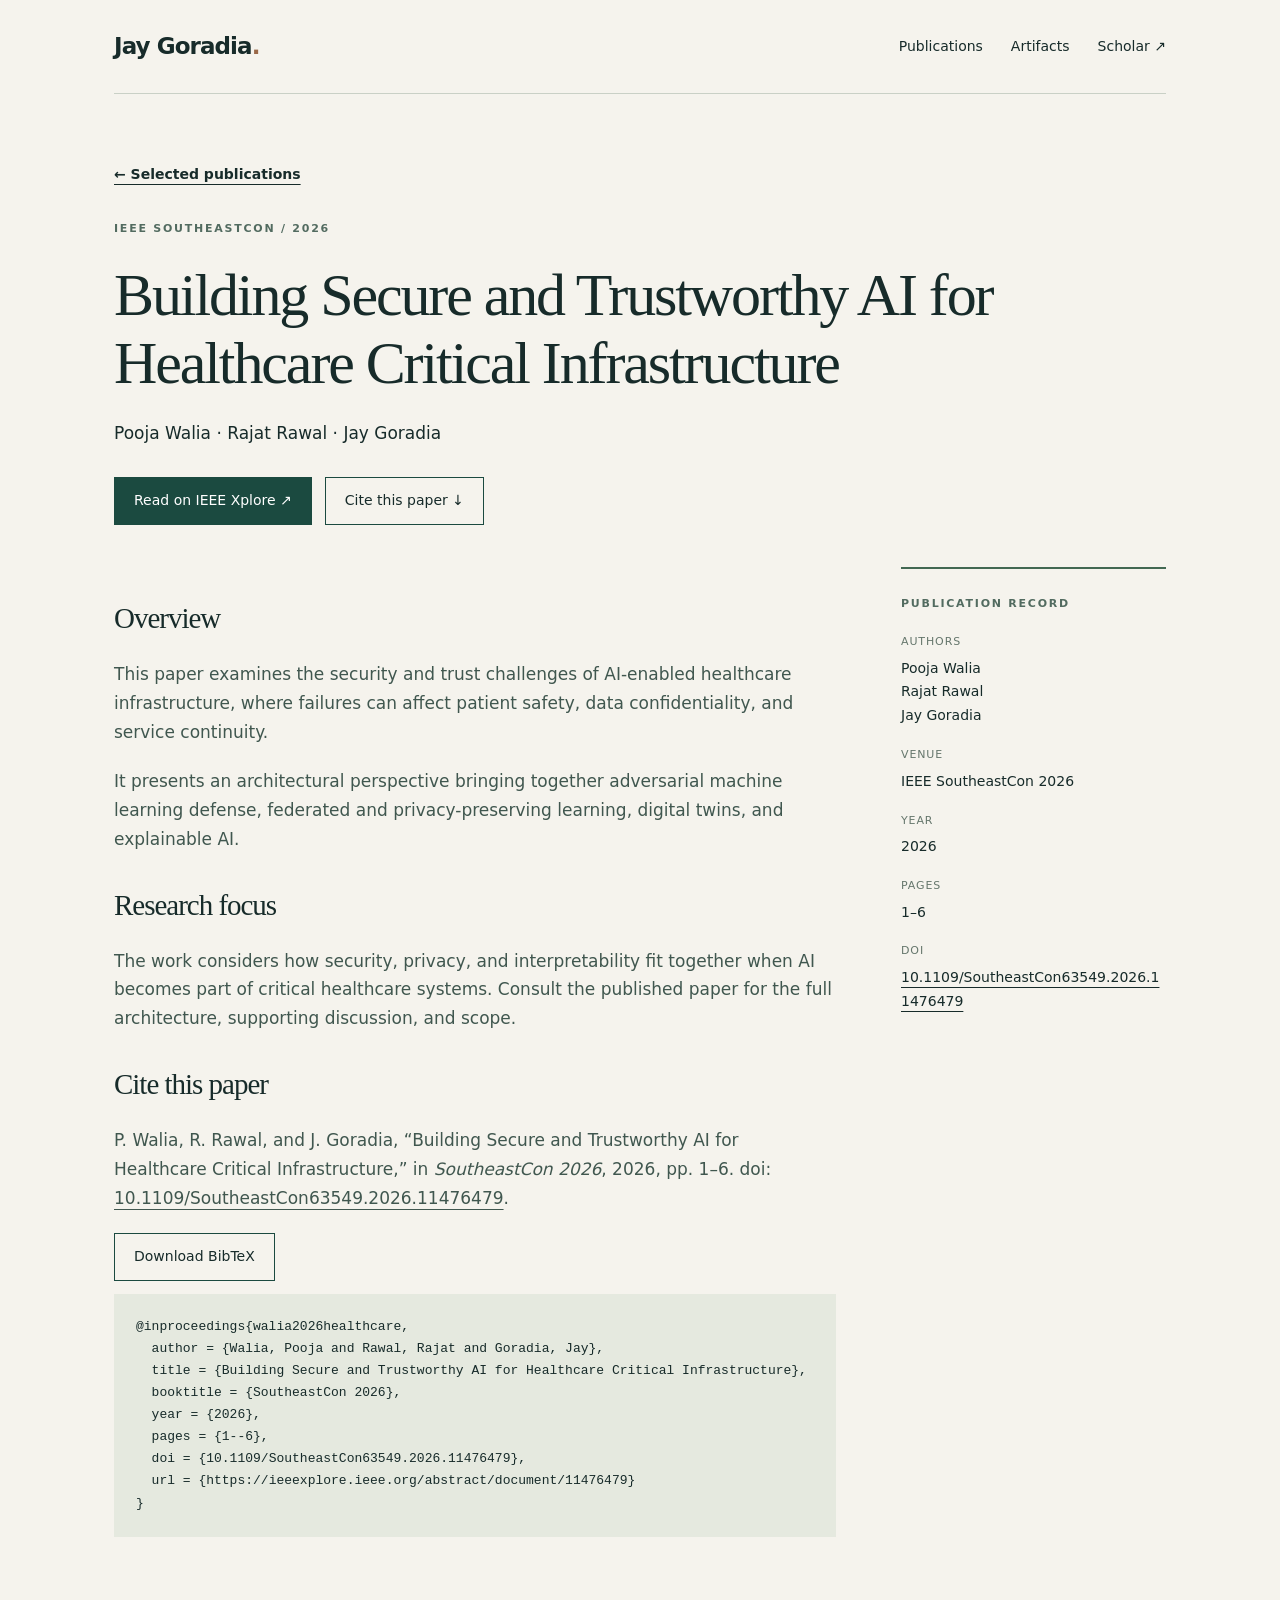
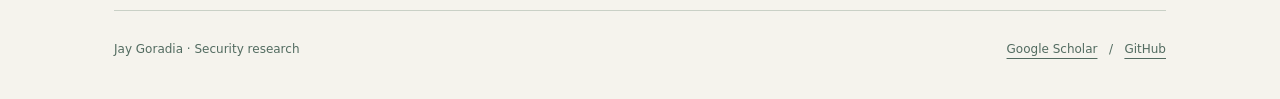
==== publications/healthcare-critical-infrastructure/index.html @ 4bc7796b "Add SoutheastCon healthcare AI paper and citation resources" ====
<!doctype html><html lang="en"><head><meta charset="utf-8"><meta name="viewport" content="width=device-width,initial-scale=1"><title>Building Secure and Trustworthy AI for Healthcare Critical Infrastructure | Jay Goradia</title><meta name="description" content="Publication overview and citation for a SoutheastCon 2026 paper on secure and trustworthy AI for healthcare critical infrastructure."><link rel="canonical" href="https://jgoradia3.github.io/publications/healthcare-critical-infrastructure/"><meta property="og:title" content="Building Secure and Trustworthy AI for Healthcare Critical Infrastructure | Jay Goradia"><meta property="og:description" content="Publication overview and citation for a SoutheastCon 2026 paper on secure and trustworthy AI for healthcare critical infrastructure."><meta property="og:url" content="https://jgoradia3.github.io/publications/healthcare-critical-infrastructure/"><meta property="og:type" content="website"><link rel="stylesheet" href="../../assets/style.css"><meta name="citation_title" content="Building Secure and Trustworthy AI for Healthcare Critical Infrastructure"><meta name="citation_author" content="Walia, Pooja"><meta name="citation_author" content="Rawal, Rajat"><meta name="citation_author" content="Goradia, Jay"><meta name="citation_publication_date" content="2026"><meta name="citation_conference_title" content="SoutheastCon 2026"><meta name="citation_firstpage" content="1"><meta name="citation_lastpage" content="6"><meta name="citation_doi" content="10.1109/SoutheastCon63549.2026.11476479"></head><body><a class="skip" href="#main">Skip to content</a><div class="wrap"><header><a class="brand" href="/">Jay Goradia<span aria-hidden="true" style="color:#9a6847">.</span></a><nav aria-label="Main navigation"><a href="/#publications">Publications</a><a href="/#artifacts">Artifacts</a><a href="https://scholar.google.com/citations?user=P0TssKQAAAAJ&hl=en">Scholar ↗</a></nav></header><main id="main"><div class="paper-hero"><a class="text-link" href="/#publications">← Selected publications</a><p class="eyebrow" style="margin-top:32px">IEEE SoutheastCon / 2026</p><h1>Building Secure and Trustworthy AI for Healthcare Critical Infrastructure</h1><p>Pooja Walia · Rajat Rawal · Jay Goradia</p><div class="actions"><a class="button primary" href="https://ieeexplore.ieee.org/abstract/document/11476479">Read on IEEE Xplore ↗</a><a class="button" href="#cite">Cite this paper ↓</a></div></div><div class="paper-layout"><div class="paper-body"><h2>Overview</h2><p>This paper examines the security and trust challenges of AI-enabled healthcare infrastructure, where failures can affect patient safety, data confidentiality, and service continuity.</p><p>It presents an architectural perspective bringing together adversarial machine learning defense, federated and privacy-preserving learning, digital twins, and explainable AI.</p><h2>Research focus</h2><p>The work considers how security, privacy, and interpretability fit together when AI becomes part of critical healthcare systems. Consult the published paper for the full architecture, supporting discussion, and scope.</p><section id="cite"><h2>Cite this paper</h2><p>P. Walia, R. Rawal, and J. Goradia, “Building Secure and Trustworthy AI for Healthcare Critical Infrastructure,” in <em>SoutheastCon 2026</em>, 2026, pp. 1–6. doi: <a href="https://doi.org/10.1109/SoutheastCon63549.2026.11476479">10.1109/SoutheastCon63549.2026.11476479</a>.</p><a class="button" href="citation.bib" download>Download BibTeX</a><pre id="bibtex">@inproceedings{walia2026healthcare,
  author = {Walia, Pooja and Rawal, Rajat and Goradia, Jay},
  title = {Building Secure and Trustworthy AI for Healthcare Critical Infrastructure},
  booktitle = {SoutheastCon 2026},
  year = {2026},
  pages = {1--6},
  doi = {10.1109/SoutheastCon63549.2026.11476479},
  url = {https://ieeexplore.ieee.org/abstract/document/11476479}
}
</pre></section></div><aside class="aside" aria-label="Publication information"><span class="eyebrow">Publication record</span><dl><dt>Authors</dt><dd>Pooja Walia<br>Rajat Rawal<br>Jay Goradia</dd><dt>Venue</dt><dd>IEEE SoutheastCon 2026</dd><dt>Year</dt><dd>2026</dd><dt>Pages</dt><dd>1–6</dd><dt>DOI</dt><dd><a href="https://doi.org/10.1109/SoutheastCon63549.2026.11476479">10.1109/SoutheastCon63549.2026.11476479</a></dd></dl></aside></div></main><footer><span>Jay Goradia · Security research</span><span><a href="https://scholar.google.com/citations?user=P0TssKQAAAAJ&hl=en">Google Scholar</a> &nbsp; / &nbsp; <a href="https://github.com/jgoradia3">GitHub</a></span></footer></div></body></html>
---- assets/style.css ----
*{box-sizing:border-box}html{scroll-behavior:smooth;scroll-padding-top:30px}body{margin:0;background:#f5f3ed;color:#172b2a;font:17px/1.7 system-ui,-apple-system,sans-serif}a{color:inherit;text-underline-offset:5px}a:hover{color:#096b59}a:focus-visible,button:focus-visible{outline:3px solid #b05c30;outline-offset:5px}.wrap{max-width:1120px;margin:auto;padding:0 34px}.skip{position:absolute;left:-9999px}.skip:focus{left:15px;background:white;z-index:2}header{display:flex;justify-content:space-between;align-items:center;padding:27px 0;border-bottom:1px solid #c9d0c6;gap:24px}.brand{text-decoration:none;font-weight:700;letter-spacing:-.04em;font-size:23px}nav{display:flex;gap:28px;font-size:14px}nav a{text-decoration:none}.hero{padding:94px 0 78px;display:grid;grid-template-columns:1.55fr 1fr;gap:60px;align-items:center}.eyebrow{text-transform:uppercase;letter-spacing:.16em;font-size:11px;font-weight:700;color:#526b60}h1,h2,h3{font-family:Georgia,serif;font-weight:400;line-height:1.14;letter-spacing:-.035em}h1{font-size:clamp(43px,6.5vw,76px);margin:22px 0}h2{font-size:36px;margin:10px 0 25px}h3{font-size:25px;margin:8px 0 14px}p{margin:0 0 20px}.intro{font-size:20px;color:#475b55;max-width:620px}.actions{display:flex;gap:13px;flex-wrap:wrap;margin-top:29px}.button{display:inline-block;padding:11px 19px;border:1px solid #1b4a40;text-decoration:none;font-size:14px}.button.primary{background:#1b4a40;color:white}.button:hover{background:#e1e6db;color:#172b2a}.diagram{background:#1b3933;color:#f1f4e8;padding:32px;min-height:310px}.diagram .eyebrow{color:#b8ccba}.node{border:1px solid #809b85;padding:12px 15px;margin-top:14px;font-size:14px}.node small{display:block;color:#c8d6c6}.connector{height:22px;border-left:1px solid #9bb394;margin-left:25px}.note{font-size:12px;color:#b9cbb7;margin:22px 0 0}.section{border-top:1px solid #c9d0c6;padding:48px 0}.section-head{display:flex;justify-content:space-between;align-items:baseline;gap:20px}.section-head>a{font-size:13px}.publication{display:grid;grid-template-columns:115px 1fr;gap:28px;padding:27px 0;border-top:1px solid #d9ddd3}.meta{font-size:12px;color:#596d62}.publication h3 a{text-decoration:none}.publication p{max-width:750px;color:#475b55}.text-link{font-size:14px;font-weight:600}.topic-grid{display:grid;grid-template-columns:repeat(3,1fr);gap:30px}.topic{border-top:2px solid #6c8c74;padding-top:18px}.topic h3{font-size:23px}.topic p{font-size:15px;color:#475b55}.artifact{background:#e5e9df;padding:32px;display:grid;grid-template-columns:1fr 1fr;gap:40px}.artifact p{font-size:16px}.tag{font-size:11px;text-transform:uppercase;letter-spacing:.1em}footer{border-top:1px solid #c9d0c6;padding:28px 0 40px;display:flex;justify-content:space-between;gap:25px;font-size:12px;color:#526b60}.paper-hero{padding:65px 0 42px;max-width:930px}.paper-hero h1{font-size:clamp(37px,5.5vw,60px)}.paper-layout{display:grid;grid-template-columns:1fr 265px;gap:65px;padding-bottom:60px}.paper-body h2{font-size:29px;margin-top:35px}.paper-body p{color:#40574f}.aside{border-top:2px solid #426852;padding-top:22px;font-size:14px}.aside dt{font-size:11px;text-transform:uppercase;letter-spacing:.08em;color:#65766c;margin-top:18px}.aside dd{margin:5px 0;overflow-wrap:anywhere}pre{padding:22px;background:#e5e9df;white-space:pre-wrap;overflow-wrap:anywhere;font:13px/1.7 ui-monospace,monospace}button{background:#1b4a40;color:white;border:0;padding:10px 17px;cursor:pointer;font:14px system-ui}.status{font-size:13px;margin-left:10px}@media(max-width:720px){.wrap{padding:0 22px}header{align-items:flex-start}nav{gap:15px;flex-wrap:wrap;justify-content:flex-end}.hero{grid-template-columns:1fr;gap:32px;padding:55px 0}.diagram{min-height:0}.topic-grid,.artifact,.paper-layout{grid-template-columns:1fr}.publication{grid-template-columns:1fr;gap:5px}.section-head{display:block}.artifact{gap:18px}.paper-layout{gap:25px}footer{flex-direction:column;gap:8px}}@media(prefers-reduced-motion:reduce){html{scroll-behavior:auto}}
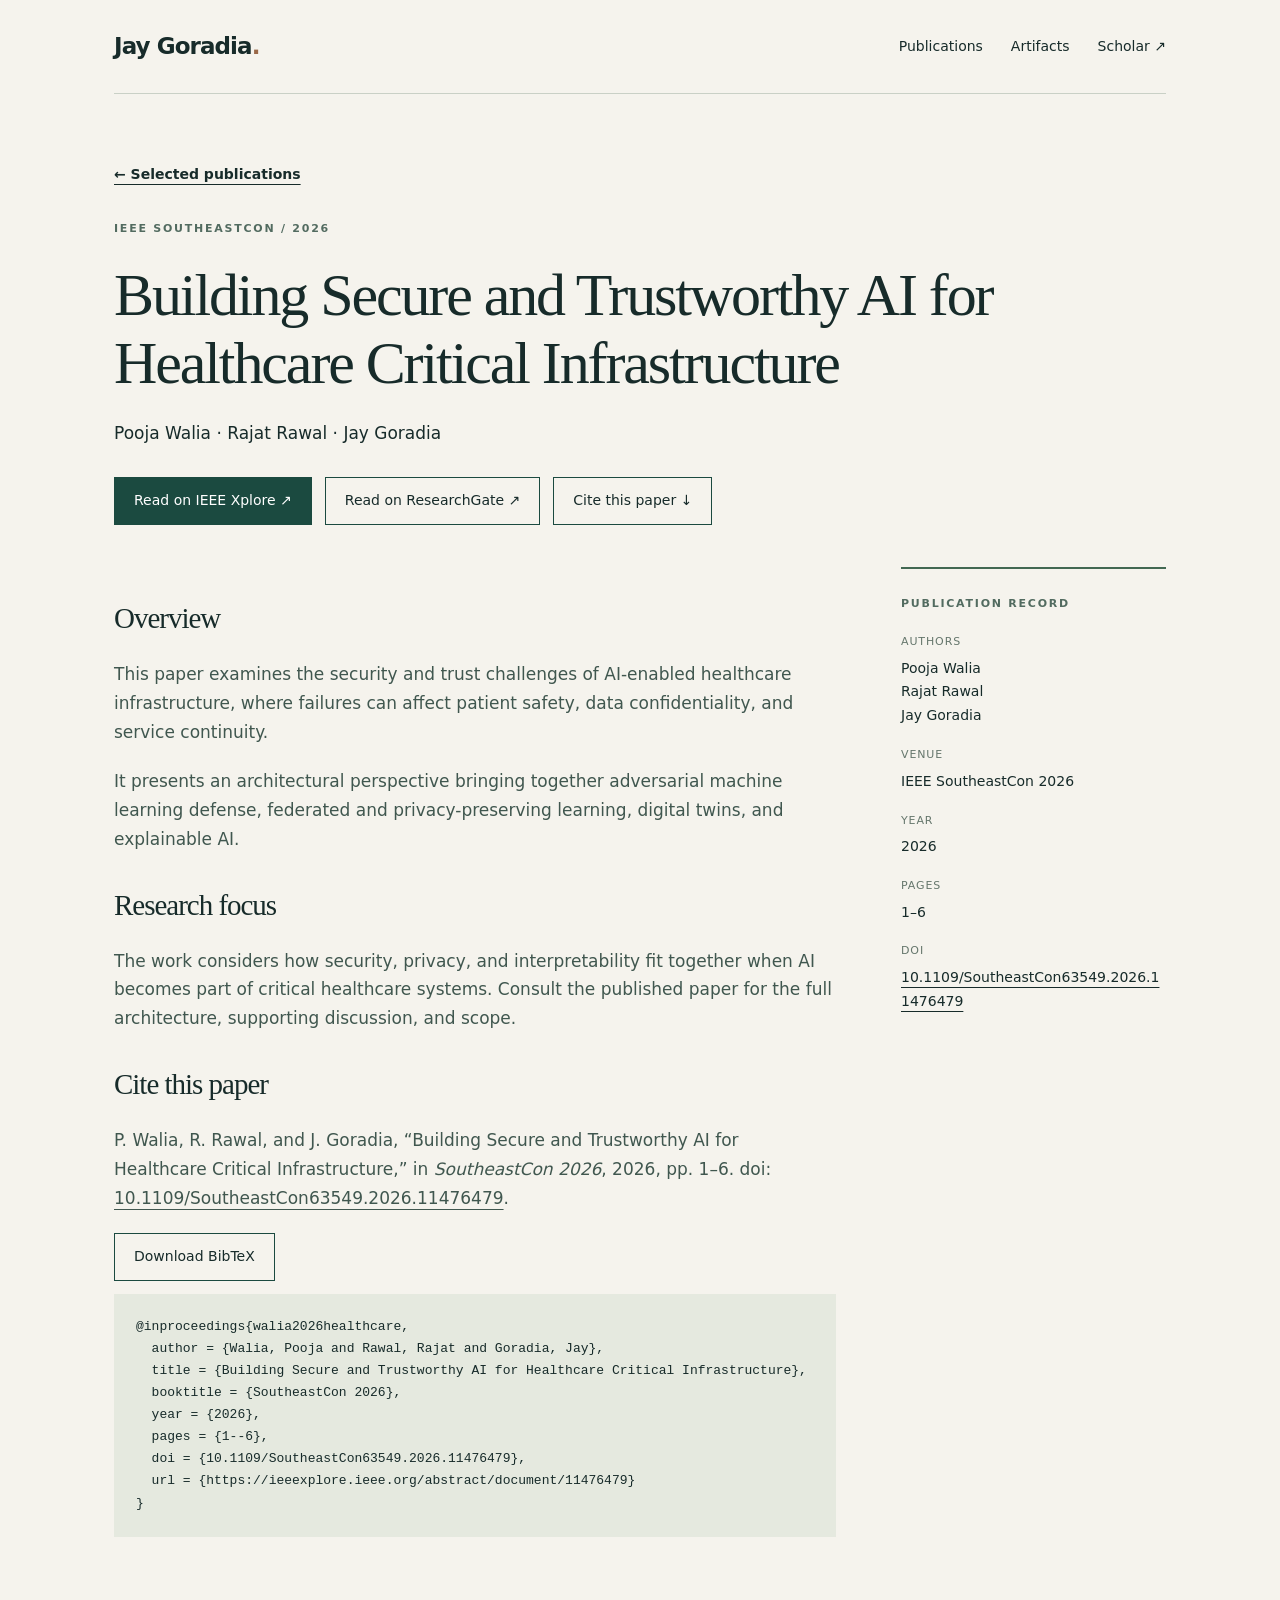
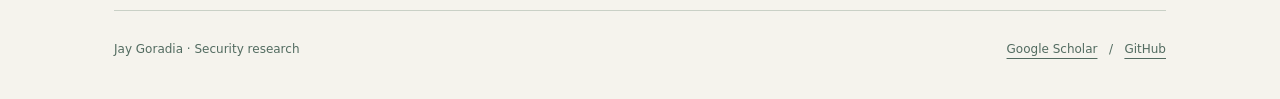
==== commit 0f389a79: "Add ResearchGate reading link to healthcare paper" ====
--- a/publications/healthcare-critical-infrastructure/index.html
+++ b/publications/healthcare-critical-infrastructure/index.html
@@ -1,4 +1,4 @@
-<!doctype html><html lang="en"><head><meta charset="utf-8"><meta name="viewport" content="width=device-width,initial-scale=1"><title>Building Secure and Trustworthy AI for Healthcare Critical Infrastructure | Jay Goradia</title><meta name="description" content="Publication overview and citation for a SoutheastCon 2026 paper on secure and trustworthy AI for healthcare critical infrastructure."><link rel="canonical" href="https://jgoradia3.github.io/publications/healthcare-critical-infrastructure/"><meta property="og:title" content="Building Secure and Trustworthy AI for Healthcare Critical Infrastructure | Jay Goradia"><meta property="og:description" content="Publication overview and citation for a SoutheastCon 2026 paper on secure and trustworthy AI for healthcare critical infrastructure."><meta property="og:url" content="https://jgoradia3.github.io/publications/healthcare-critical-infrastructure/"><meta property="og:type" content="website"><link rel="stylesheet" href="../../assets/style.css"><meta name="citation_title" content="Building Secure and Trustworthy AI for Healthcare Critical Infrastructure"><meta name="citation_author" content="Walia, Pooja"><meta name="citation_author" content="Rawal, Rajat"><meta name="citation_author" content="Goradia, Jay"><meta name="citation_publication_date" content="2026"><meta name="citation_conference_title" content="SoutheastCon 2026"><meta name="citation_firstpage" content="1"><meta name="citation_lastpage" content="6"><meta name="citation_doi" content="10.1109/SoutheastCon63549.2026.11476479"></head><body><a class="skip" href="#main">Skip to content</a><div class="wrap"><header><a class="brand" href="/">Jay Goradia<span aria-hidden="true" style="color:#9a6847">.</span></a><nav aria-label="Main navigation"><a href="/#publications">Publications</a><a href="/#artifacts">Artifacts</a><a href="https://scholar.google.com/citations?user=P0TssKQAAAAJ&hl=en">Scholar ↗</a></nav></header><main id="main"><div class="paper-hero"><a class="text-link" href="/#publications">← Selected publications</a><p class="eyebrow" style="margin-top:32px">IEEE SoutheastCon / 2026</p><h1>Building Secure and Trustworthy AI for Healthcare Critical Infrastructure</h1><p>Pooja Walia · Rajat Rawal · Jay Goradia</p><div class="actions"><a class="button primary" href="https://ieeexplore.ieee.org/abstract/document/11476479">Read on IEEE Xplore ↗</a><a class="button" href="#cite">Cite this paper ↓</a></div></div><div class="paper-layout"><div class="paper-body"><h2>Overview</h2><p>This paper examines the security and trust challenges of AI-enabled healthcare infrastructure, where failures can affect patient safety, data confidentiality, and service continuity.</p><p>It presents an architectural perspective bringing together adversarial machine learning defense, federated and privacy-preserving learning, digital twins, and explainable AI.</p><h2>Research focus</h2><p>The work considers how security, privacy, and interpretability fit together when AI becomes part of critical healthcare systems. Consult the published paper for the full architecture, supporting discussion, and scope.</p><section id="cite"><h2>Cite this paper</h2><p>P. Walia, R. Rawal, and J. Goradia, “Building Secure and Trustworthy AI for Healthcare Critical Infrastructure,” in <em>SoutheastCon 2026</em>, 2026, pp. 1–6. doi: <a href="https://doi.org/10.1109/SoutheastCon63549.2026.11476479">10.1109/SoutheastCon63549.2026.11476479</a>.</p><a class="button" href="citation.bib" download>Download BibTeX</a><pre id="bibtex">@inproceedings{walia2026healthcare,
+<!doctype html><html lang="en"><head><meta charset="utf-8"><meta name="viewport" content="width=device-width,initial-scale=1"><title>Building Secure and Trustworthy AI for Healthcare Critical Infrastructure | Jay Goradia</title><meta name="description" content="Publication overview and citation for a SoutheastCon 2026 paper on secure and trustworthy AI for healthcare critical infrastructure."><link rel="canonical" href="https://jgoradia3.github.io/publications/healthcare-critical-infrastructure/"><meta property="og:title" content="Building Secure and Trustworthy AI for Healthcare Critical Infrastructure | Jay Goradia"><meta property="og:description" content="Publication overview and citation for a SoutheastCon 2026 paper on secure and trustworthy AI for healthcare critical infrastructure."><meta property="og:url" content="https://jgoradia3.github.io/publications/healthcare-critical-infrastructure/"><meta property="og:type" content="website"><link rel="stylesheet" href="../../assets/style.css"><meta name="citation_title" content="Building Secure and Trustworthy AI for Healthcare Critical Infrastructure"><meta name="citation_author" content="Walia, Pooja"><meta name="citation_author" content="Rawal, Rajat"><meta name="citation_author" content="Goradia, Jay"><meta name="citation_publication_date" content="2026"><meta name="citation_conference_title" content="SoutheastCon 2026"><meta name="citation_firstpage" content="1"><meta name="citation_lastpage" content="6"><meta name="citation_doi" content="10.1109/SoutheastCon63549.2026.11476479"></head><body><a class="skip" href="#main">Skip to content</a><div class="wrap"><header><a class="brand" href="/">Jay Goradia<span aria-hidden="true" style="color:#9a6847">.</span></a><nav aria-label="Main navigation"><a href="/#publications">Publications</a><a href="/#artifacts">Artifacts</a><a href="https://scholar.google.com/citations?user=P0TssKQAAAAJ&hl=en">Scholar ↗</a></nav></header><main id="main"><div class="paper-hero"><a class="text-link" href="/#publications">← Selected publications</a><p class="eyebrow" style="margin-top:32px">IEEE SoutheastCon / 2026</p><h1>Building Secure and Trustworthy AI for Healthcare Critical Infrastructure</h1><p>Pooja Walia · Rajat Rawal · Jay Goradia</p><div class="actions"><a class="button primary" href="https://ieeexplore.ieee.org/abstract/document/11476479">Read on IEEE Xplore ↗</a><a class="button" href="https://www.researchgate.net/publication/404018141_Building_Secure_and_Trustworthy_AI_for_Healthcare_Critical_Infrastructure">Read on ResearchGate ↗</a><a class="button" href="#cite">Cite this paper ↓</a></div></div><div class="paper-layout"><div class="paper-body"><h2>Overview</h2><p>This paper examines the security and trust challenges of AI-enabled healthcare infrastructure, where failures can affect patient safety, data confidentiality, and service continuity.</p><p>It presents an architectural perspective bringing together adversarial machine learning defense, federated and privacy-preserving learning, digital twins, and explainable AI.</p><h2>Research focus</h2><p>The work considers how security, privacy, and interpretability fit together when AI becomes part of critical healthcare systems. Consult the published paper for the full architecture, supporting discussion, and scope.</p><section id="cite"><h2>Cite this paper</h2><p>P. Walia, R. Rawal, and J. Goradia, “Building Secure and Trustworthy AI for Healthcare Critical Infrastructure,” in <em>SoutheastCon 2026</em>, 2026, pp. 1–6. doi: <a href="https://doi.org/10.1109/SoutheastCon63549.2026.11476479">10.1109/SoutheastCon63549.2026.11476479</a>.</p><a class="button" href="citation.bib" download>Download BibTeX</a><pre id="bibtex">@inproceedings{walia2026healthcare,
   author = {Walia, Pooja and Rawal, Rajat and Goradia, Jay},
   title = {Building Secure and Trustworthy AI for Healthcare Critical Infrastructure},
   booktitle = {SoutheastCon 2026},
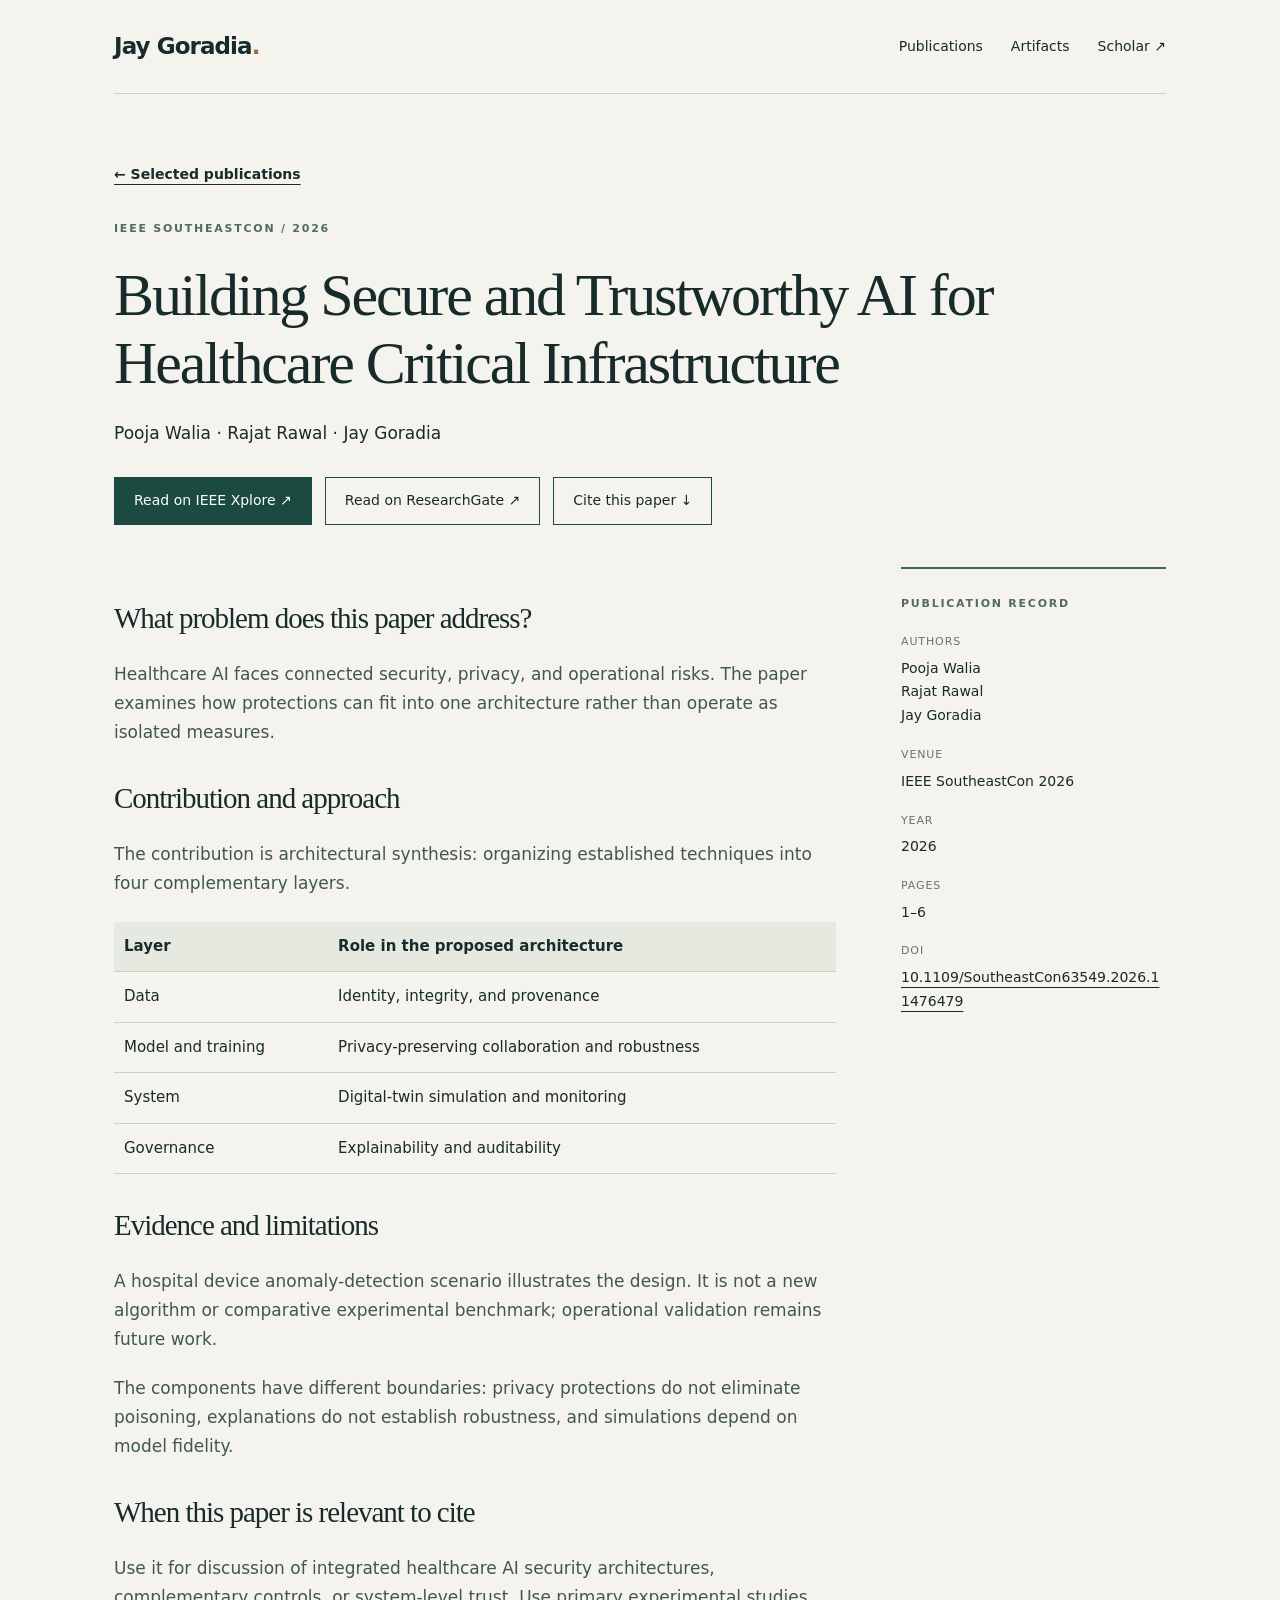
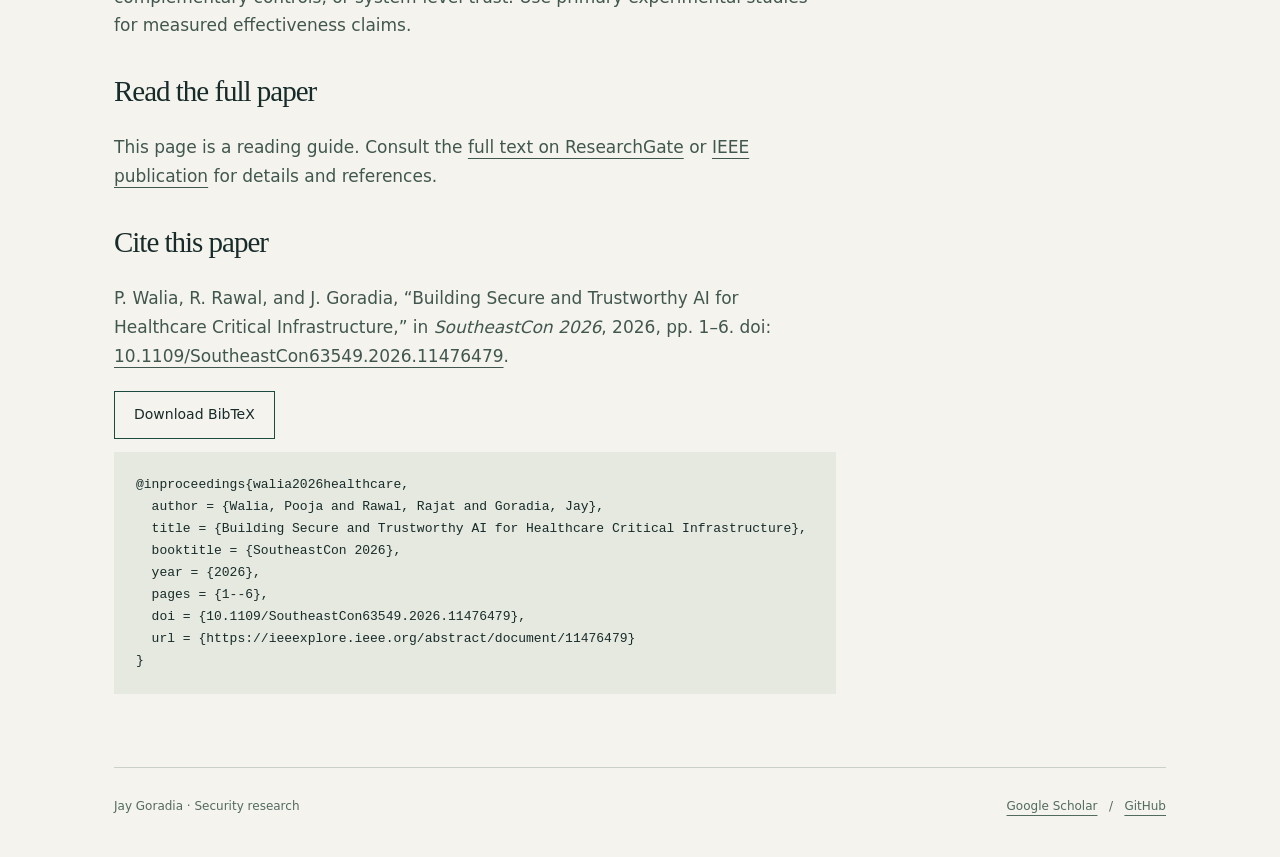
==== commit 55b82908: "Expand healthcare and ACM publication reading guides" ====
--- a/publications/healthcare-critical-infrastructure/index.html
+++ b/publications/healthcare-critical-infrastructure/index.html
@@ -1,4 +1,4 @@
-<!doctype html><html lang="en"><head><meta charset="utf-8"><meta name="viewport" content="width=device-width,initial-scale=1"><title>Building Secure and Trustworthy AI for Healthcare Critical Infrastructure | Jay Goradia</title><meta name="description" content="Publication overview and citation for a SoutheastCon 2026 paper on secure and trustworthy AI for healthcare critical infrastructure."><link rel="canonical" href="https://jgoradia3.github.io/publications/healthcare-critical-infrastructure/"><meta property="og:title" content="Building Secure and Trustworthy AI for Healthcare Critical Infrastructure | Jay Goradia"><meta property="og:description" content="Publication overview and citation for a SoutheastCon 2026 paper on secure and trustworthy AI for healthcare critical infrastructure."><meta property="og:url" content="https://jgoradia3.github.io/publications/healthcare-critical-infrastructure/"><meta property="og:type" content="website"><link rel="stylesheet" href="../../assets/style.css"><meta name="citation_title" content="Building Secure and Trustworthy AI for Healthcare Critical Infrastructure"><meta name="citation_author" content="Walia, Pooja"><meta name="citation_author" content="Rawal, Rajat"><meta name="citation_author" content="Goradia, Jay"><meta name="citation_publication_date" content="2026"><meta name="citation_conference_title" content="SoutheastCon 2026"><meta name="citation_firstpage" content="1"><meta name="citation_lastpage" content="6"><meta name="citation_doi" content="10.1109/SoutheastCon63549.2026.11476479"></head><body><a class="skip" href="#main">Skip to content</a><div class="wrap"><header><a class="brand" href="/">Jay Goradia<span aria-hidden="true" style="color:#9a6847">.</span></a><nav aria-label="Main navigation"><a href="/#publications">Publications</a><a href="/#artifacts">Artifacts</a><a href="https://scholar.google.com/citations?user=P0TssKQAAAAJ&hl=en">Scholar ↗</a></nav></header><main id="main"><div class="paper-hero"><a class="text-link" href="/#publications">← Selected publications</a><p class="eyebrow" style="margin-top:32px">IEEE SoutheastCon / 2026</p><h1>Building Secure and Trustworthy AI for Healthcare Critical Infrastructure</h1><p>Pooja Walia · Rajat Rawal · Jay Goradia</p><div class="actions"><a class="button primary" href="https://ieeexplore.ieee.org/abstract/document/11476479">Read on IEEE Xplore ↗</a><a class="button" href="https://www.researchgate.net/publication/404018141_Building_Secure_and_Trustworthy_AI_for_Healthcare_Critical_Infrastructure">Read on ResearchGate ↗</a><a class="button" href="#cite">Cite this paper ↓</a></div></div><div class="paper-layout"><div class="paper-body"><h2>Overview</h2><p>This paper examines the security and trust challenges of AI-enabled healthcare infrastructure, where failures can affect patient safety, data confidentiality, and service continuity.</p><p>It presents an architectural perspective bringing together adversarial machine learning defense, federated and privacy-preserving learning, digital twins, and explainable AI.</p><h2>Research focus</h2><p>The work considers how security, privacy, and interpretability fit together when AI becomes part of critical healthcare systems. Consult the published paper for the full architecture, supporting discussion, and scope.</p><section id="cite"><h2>Cite this paper</h2><p>P. Walia, R. Rawal, and J. Goradia, “Building Secure and Trustworthy AI for Healthcare Critical Infrastructure,” in <em>SoutheastCon 2026</em>, 2026, pp. 1–6. doi: <a href="https://doi.org/10.1109/SoutheastCon63549.2026.11476479">10.1109/SoutheastCon63549.2026.11476479</a>.</p><a class="button" href="citation.bib" download>Download BibTeX</a><pre id="bibtex">@inproceedings{walia2026healthcare,
+<!doctype html><html lang="en"><head><meta charset="utf-8"><meta name="viewport" content="width=device-width,initial-scale=1"><title>Building Secure and Trustworthy AI for Healthcare Critical Infrastructure | Jay Goradia</title><meta name="description" content="Publication overview and citation for a SoutheastCon 2026 paper on secure and trustworthy AI for healthcare critical infrastructure."><link rel="canonical" href="https://jgoradia3.github.io/publications/healthcare-critical-infrastructure/"><meta property="og:title" content="Building Secure and Trustworthy AI for Healthcare Critical Infrastructure | Jay Goradia"><meta property="og:description" content="Publication overview and citation for a SoutheastCon 2026 paper on secure and trustworthy AI for healthcare critical infrastructure."><meta property="og:url" content="https://jgoradia3.github.io/publications/healthcare-critical-infrastructure/"><meta property="og:type" content="website"><link rel="stylesheet" href="../../assets/style.css"><meta name="citation_title" content="Building Secure and Trustworthy AI for Healthcare Critical Infrastructure"><meta name="citation_author" content="Walia, Pooja"><meta name="citation_author" content="Rawal, Rajat"><meta name="citation_author" content="Goradia, Jay"><meta name="citation_publication_date" content="2026"><meta name="citation_conference_title" content="SoutheastCon 2026"><meta name="citation_firstpage" content="1"><meta name="citation_lastpage" content="6"><meta name="citation_doi" content="10.1109/SoutheastCon63549.2026.11476479"></head><body><a class="skip" href="#main">Skip to content</a><div class="wrap"><header><a class="brand" href="/">Jay Goradia<span aria-hidden="true" style="color:#9a6847">.</span></a><nav aria-label="Main navigation"><a href="/#publications">Publications</a><a href="/#artifacts">Artifacts</a><a href="https://scholar.google.com/citations?user=P0TssKQAAAAJ&hl=en">Scholar ↗</a></nav></header><main id="main"><div class="paper-hero"><a class="text-link" href="/#publications">← Selected publications</a><p class="eyebrow" style="margin-top:32px">IEEE SoutheastCon / 2026</p><h1>Building Secure and Trustworthy AI for Healthcare Critical Infrastructure</h1><p>Pooja Walia · Rajat Rawal · Jay Goradia</p><div class="actions"><a class="button primary" href="https://ieeexplore.ieee.org/abstract/document/11476479">Read on IEEE Xplore ↗</a><a class="button" href="https://www.researchgate.net/publication/404018141_Building_Secure_and_Trustworthy_AI_for_Healthcare_Critical_Infrastructure">Read on ResearchGate ↗</a><a class="button" href="#cite">Cite this paper ↓</a></div></div><div class="paper-layout"><div class="paper-body"><h2>What problem does this paper address?</h2><p>Healthcare AI faces connected security, privacy, and operational risks. The paper examines how protections can fit into one architecture rather than operate as isolated measures.</p><h2>Contribution and approach</h2><p>The contribution is architectural synthesis: organizing established techniques into four complementary layers.</p><table><thead><tr><th>Layer</th><th>Role in the proposed architecture</th></tr></thead><tbody><tr><td>Data</td><td>Identity, integrity, and provenance</td></tr><tr><td>Model and training</td><td>Privacy-preserving collaboration and robustness</td></tr><tr><td>System</td><td>Digital-twin simulation and monitoring</td></tr><tr><td>Governance</td><td>Explainability and auditability</td></tr></tbody></table><h2>Evidence and limitations</h2><p>A hospital device anomaly-detection scenario illustrates the design. It is not a new algorithm or comparative experimental benchmark; operational validation remains future work.</p><p>The components have different boundaries: privacy protections do not eliminate poisoning, explanations do not establish robustness, and simulations depend on model fidelity.</p><h2>When this paper is relevant to cite</h2><p>Use it for discussion of integrated healthcare AI security architectures, complementary controls, or system-level trust. Use primary experimental studies for measured effectiveness claims.</p><h2>Read the full paper</h2><p>This page is a reading guide. Consult the <a href="https://www.researchgate.net/publication/404018141_Building_Secure_and_Trustworthy_AI_for_Healthcare_Critical_Infrastructure">full text on ResearchGate</a> or <a href="https://ieeexplore.ieee.org/abstract/document/11476479">IEEE publication</a> for details and references.</p><section id="cite"><h2>Cite this paper</h2><p>P. Walia, R. Rawal, and J. Goradia, “Building Secure and Trustworthy AI for Healthcare Critical Infrastructure,” in <em>SoutheastCon 2026</em>, 2026, pp. 1–6. doi: <a href="https://doi.org/10.1109/SoutheastCon63549.2026.11476479">10.1109/SoutheastCon63549.2026.11476479</a>.</p><a class="button" href="citation.bib" download>Download BibTeX</a><pre id="bibtex">@inproceedings{walia2026healthcare,
   author = {Walia, Pooja and Rawal, Rajat and Goradia, Jay},
   title = {Building Secure and Trustworthy AI for Healthcare Critical Infrastructure},
   booktitle = {SoutheastCon 2026},
--- a/assets/style.css
+++ b/assets/style.css
@@ -1 +1,2 @@
-*{box-sizing:border-box}html{scroll-behavior:smooth;scroll-padding-top:30px}body{margin:0;background:#f5f3ed;color:#172b2a;font:17px/1.7 system-ui,-apple-system,sans-serif}a{color:inherit;text-underline-offset:5px}a:hover{color:#096b59}a:focus-visible,button:focus-visible{outline:3px solid #b05c30;outline-offset:5px}.wrap{max-width:1120px;margin:auto;padding:0 34px}.skip{position:absolute;left:-9999px}.skip:focus{left:15px;background:white;z-index:2}header{display:flex;justify-content:space-between;align-items:center;padding:27px 0;border-bottom:1px solid #c9d0c6;gap:24px}.brand{text-decoration:none;font-weight:700;letter-spacing:-.04em;font-size:23px}nav{display:flex;gap:28px;font-size:14px}nav a{text-decoration:none}.hero{padding:94px 0 78px;display:grid;grid-template-columns:1.55fr 1fr;gap:60px;align-items:center}.eyebrow{text-transform:uppercase;letter-spacing:.16em;font-size:11px;font-weight:700;color:#526b60}h1,h2,h3{font-family:Georgia,serif;font-weight:400;line-height:1.14;letter-spacing:-.035em}h1{font-size:clamp(43px,6.5vw,76px);margin:22px 0}h2{font-size:36px;margin:10px 0 25px}h3{font-size:25px;margin:8px 0 14px}p{margin:0 0 20px}.intro{font-size:20px;color:#475b55;max-width:620px}.actions{display:flex;gap:13px;flex-wrap:wrap;margin-top:29px}.button{display:inline-block;padding:11px 19px;border:1px solid #1b4a40;text-decoration:none;font-size:14px}.button.primary{background:#1b4a40;color:white}.button:hover{background:#e1e6db;color:#172b2a}.diagram{background:#1b3933;color:#f1f4e8;padding:32px;min-height:310px}.diagram .eyebrow{color:#b8ccba}.node{border:1px solid #809b85;padding:12px 15px;margin-top:14px;font-size:14px}.node small{display:block;color:#c8d6c6}.connector{height:22px;border-left:1px solid #9bb394;margin-left:25px}.note{font-size:12px;color:#b9cbb7;margin:22px 0 0}.section{border-top:1px solid #c9d0c6;padding:48px 0}.section-head{display:flex;justify-content:space-between;align-items:baseline;gap:20px}.section-head>a{font-size:13px}.publication{display:grid;grid-template-columns:115px 1fr;gap:28px;padding:27px 0;border-top:1px solid #d9ddd3}.meta{font-size:12px;color:#596d62}.publication h3 a{text-decoration:none}.publication p{max-width:750px;color:#475b55}.text-link{font-size:14px;font-weight:600}.topic-grid{display:grid;grid-template-columns:repeat(3,1fr);gap:30px}.topic{border-top:2px solid #6c8c74;padding-top:18px}.topic h3{font-size:23px}.topic p{font-size:15px;color:#475b55}.artifact{background:#e5e9df;padding:32px;display:grid;grid-template-columns:1fr 1fr;gap:40px}.artifact p{font-size:16px}.tag{font-size:11px;text-transform:uppercase;letter-spacing:.1em}footer{border-top:1px solid #c9d0c6;padding:28px 0 40px;display:flex;justify-content:space-between;gap:25px;font-size:12px;color:#526b60}.paper-hero{padding:65px 0 42px;max-width:930px}.paper-hero h1{font-size:clamp(37px,5.5vw,60px)}.paper-layout{display:grid;grid-template-columns:1fr 265px;gap:65px;padding-bottom:60px}.paper-body h2{font-size:29px;margin-top:35px}.paper-body p{color:#40574f}.aside{border-top:2px solid #426852;padding-top:22px;font-size:14px}.aside dt{font-size:11px;text-transform:uppercase;letter-spacing:.08em;color:#65766c;margin-top:18px}.aside dd{margin:5px 0;overflow-wrap:anywhere}pre{padding:22px;background:#e5e9df;white-space:pre-wrap;overflow-wrap:anywhere;font:13px/1.7 ui-monospace,monospace}button{background:#1b4a40;color:white;border:0;padding:10px 17px;cursor:pointer;font:14px system-ui}.status{font-size:13px;margin-left:10px}@media(max-width:720px){.wrap{padding:0 22px}header{align-items:flex-start}nav{gap:15px;flex-wrap:wrap;justify-content:flex-end}.hero{grid-template-columns:1fr;gap:32px;padding:55px 0}.diagram{min-height:0}.topic-grid,.artifact,.paper-layout{grid-template-columns:1fr}.publication{grid-template-columns:1fr;gap:5px}.section-head{display:block}.artifact{gap:18px}.paper-layout{gap:25px}footer{flex-direction:column;gap:8px}}@media(prefers-reduced-motion:reduce){html{scroll-behavior:auto}}+*{box-sizing:border-box}html{scroll-behavior:smooth;scroll-padding-top:30px}body{margin:0;background:#f5f3ed;color:#172b2a;font:17px/1.7 system-ui,-apple-system,sans-serif}a{color:inherit;text-underline-offset:5px}a:hover{color:#096b59}a:focus-visible,button:focus-visible{outline:3px solid #b05c30;outline-offset:5px}.wrap{max-width:1120px;margin:auto;padding:0 34px}.skip{position:absolute;left:-9999px}.skip:focus{left:15px;background:white;z-index:2}header{display:flex;justify-content:space-between;align-items:center;padding:27px 0;border-bottom:1px solid #c9d0c6;gap:24px}.brand{text-decoration:none;font-weight:700;letter-spacing:-.04em;font-size:23px}nav{display:flex;gap:28px;font-size:14px}nav a{text-decoration:none}.hero{padding:94px 0 78px;display:grid;grid-template-columns:1.55fr 1fr;gap:60px;align-items:center}.eyebrow{text-transform:uppercase;letter-spacing:.16em;font-size:11px;font-weight:700;color:#526b60}h1,h2,h3{font-family:Georgia,serif;font-weight:400;line-height:1.14;letter-spacing:-.035em}h1{font-size:clamp(43px,6.5vw,76px);margin:22px 0}h2{font-size:36px;margin:10px 0 25px}h3{font-size:25px;margin:8px 0 14px}p{margin:0 0 20px}.intro{font-size:20px;color:#475b55;max-width:620px}.actions{display:flex;gap:13px;flex-wrap:wrap;margin-top:29px}.button{display:inline-block;padding:11px 19px;border:1px solid #1b4a40;text-decoration:none;font-size:14px}.button.primary{background:#1b4a40;color:white}.button:hover{background:#e1e6db;color:#172b2a}.diagram{background:#1b3933;color:#f1f4e8;padding:32px;min-height:310px}.diagram .eyebrow{color:#b8ccba}.node{border:1px solid #809b85;padding:12px 15px;margin-top:14px;font-size:14px}.node small{display:block;color:#c8d6c6}.connector{height:22px;border-left:1px solid #9bb394;margin-left:25px}.note{font-size:12px;color:#b9cbb7;margin:22px 0 0}.section{border-top:1px solid #c9d0c6;padding:48px 0}.section-head{display:flex;justify-content:space-between;align-items:baseline;gap:20px}.section-head>a{font-size:13px}.publication{display:grid;grid-template-columns:115px 1fr;gap:28px;padding:27px 0;border-top:1px solid #d9ddd3}.meta{font-size:12px;color:#596d62}.publication h3 a{text-decoration:none}.publication p{max-width:750px;color:#475b55}.text-link{font-size:14px;font-weight:600}.topic-grid{display:grid;grid-template-columns:repeat(3,1fr);gap:30px}.topic{border-top:2px solid #6c8c74;padding-top:18px}.topic h3{font-size:23px}.topic p{font-size:15px;color:#475b55}.artifact{background:#e5e9df;padding:32px;display:grid;grid-template-columns:1fr 1fr;gap:40px}.artifact p{font-size:16px}.tag{font-size:11px;text-transform:uppercase;letter-spacing:.1em}footer{border-top:1px solid #c9d0c6;padding:28px 0 40px;display:flex;justify-content:space-between;gap:25px;font-size:12px;color:#526b60}.paper-hero{padding:65px 0 42px;max-width:930px}.paper-hero h1{font-size:clamp(37px,5.5vw,60px)}.paper-layout{display:grid;grid-template-columns:1fr 265px;gap:65px;padding-bottom:60px}.paper-body h2{font-size:29px;margin-top:35px}.paper-body p{color:#40574f}.aside{border-top:2px solid #426852;padding-top:22px;font-size:14px}.aside dt{font-size:11px;text-transform:uppercase;letter-spacing:.08em;color:#65766c;margin-top:18px}.aside dd{margin:5px 0;overflow-wrap:anywhere}pre{padding:22px;background:#e5e9df;white-space:pre-wrap;overflow-wrap:anywhere;font:13px/1.7 ui-monospace,monospace}button{background:#1b4a40;color:white;border:0;padding:10px 17px;cursor:pointer;font:14px system-ui}.status{font-size:13px;margin-left:10px}@media(max-width:720px){.wrap{padding:0 22px}header{align-items:flex-start}nav{gap:15px;flex-wrap:wrap;justify-content:flex-end}.hero{grid-template-columns:1fr;gap:32px;padding:55px 0}.diagram{min-height:0}.topic-grid,.artifact,.paper-layout{grid-template-columns:1fr}.publication{grid-template-columns:1fr;gap:5px}.section-head{display:block}.artifact{gap:18px}.paper-layout{gap:25px}footer{flex-direction:column;gap:8px}}@media(prefers-reduced-motion:reduce){html{scroll-behavior:auto}}
+.paper-body table{width:100%;border-collapse:collapse;font-size:15px;margin:24px 0}.paper-body th,.paper-body td{text-align:left;vertical-align:top;border-bottom:1px solid #c9d0c6;padding:12px 10px}.paper-body th{background:#e5e9df}.paper-body ul{padding-left:22px}.paper-body li{margin:12px 0}
